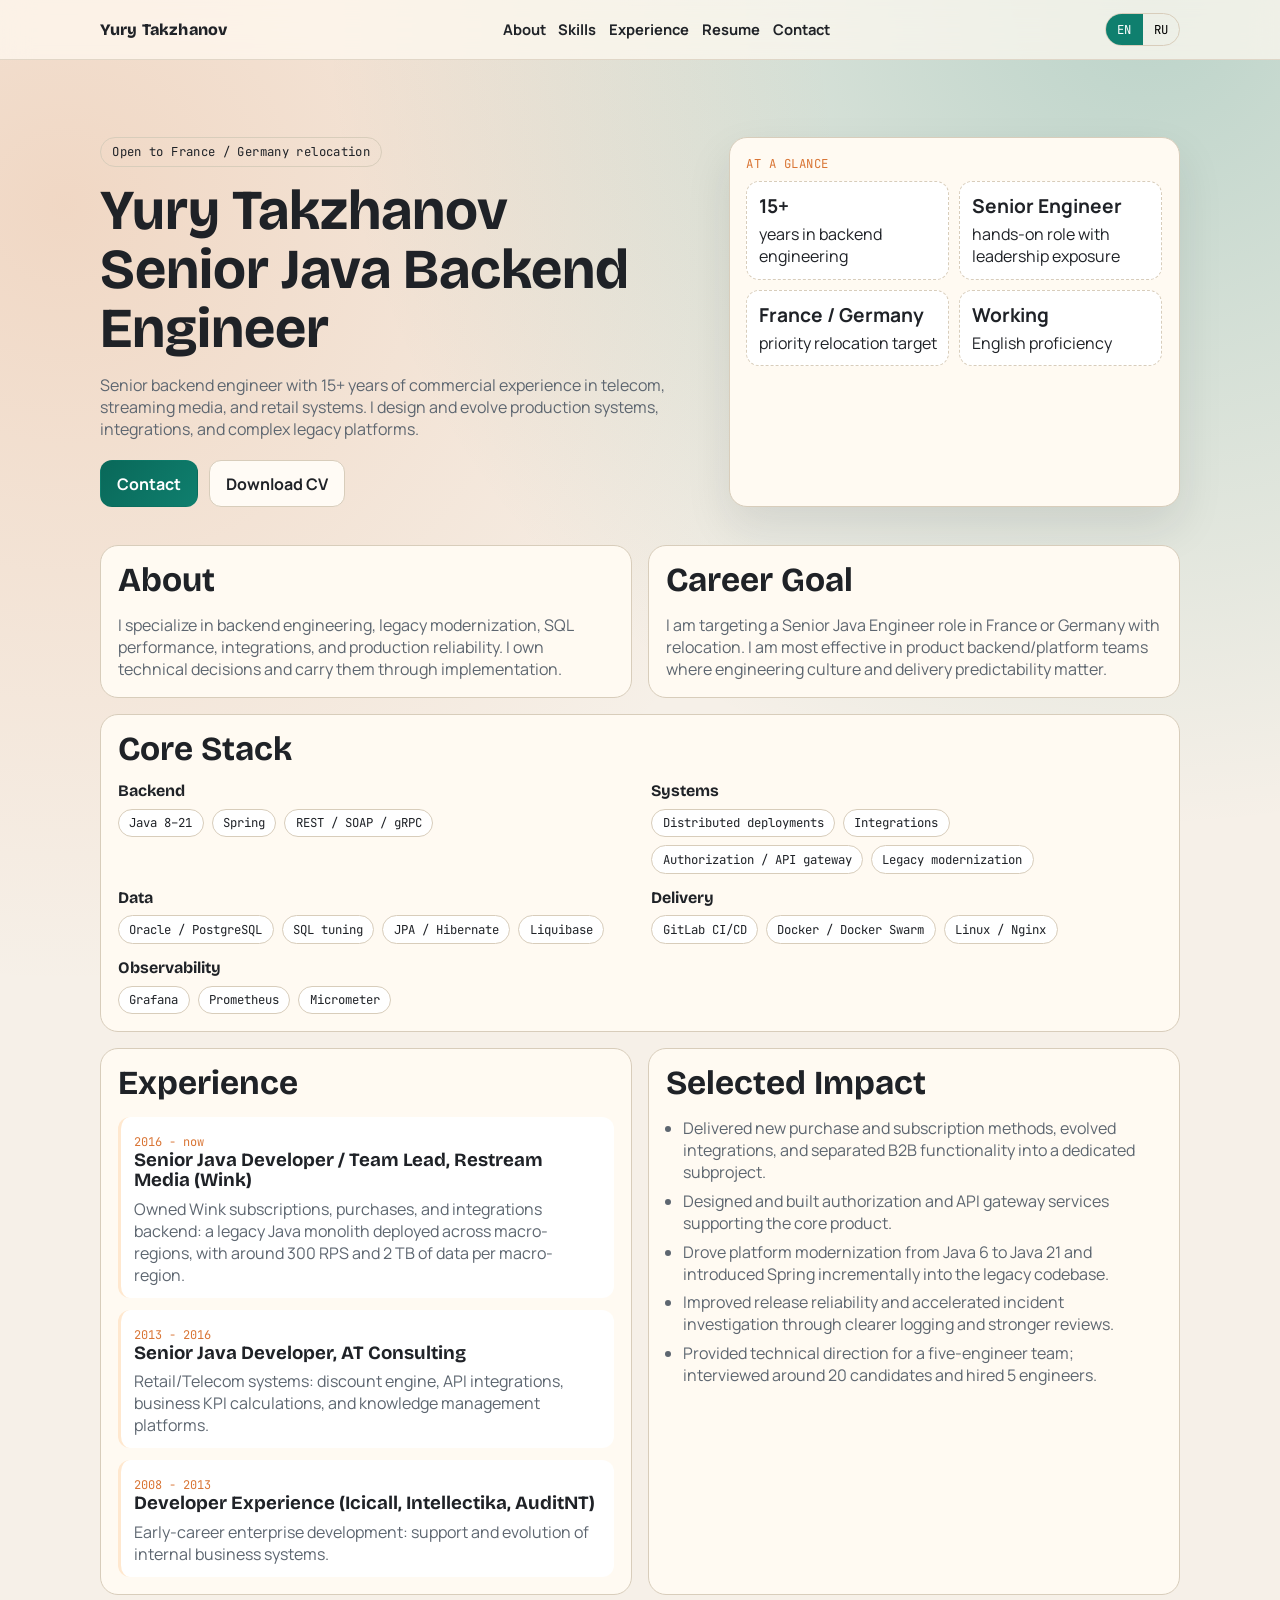
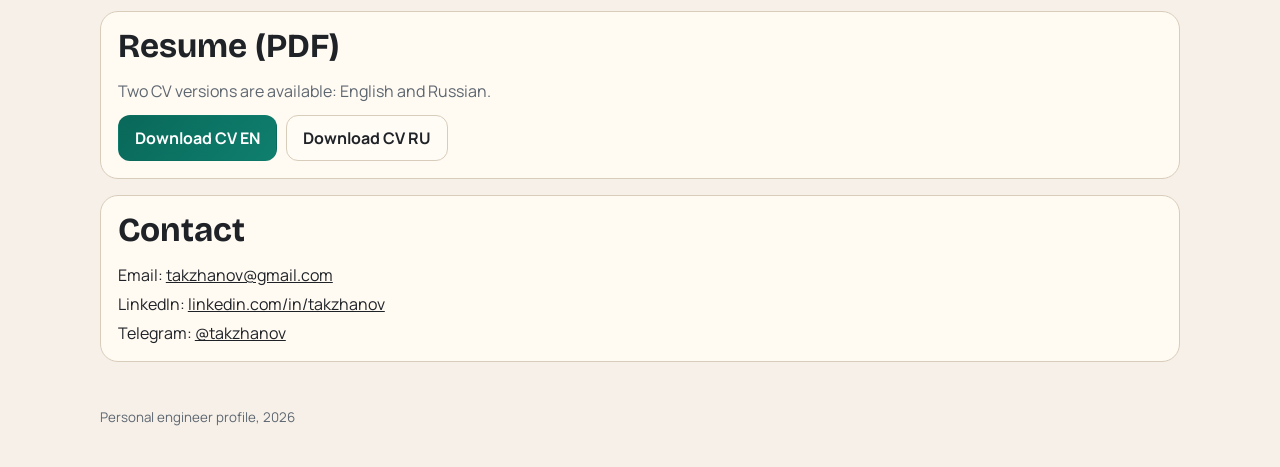
==== me/index.html @ 1f1ac833 "Refresh CV and profile site v2" ====
<!DOCTYPE html>
<html lang="en">
  <head>
    <meta charset="UTF-8" />
    <meta name="viewport" content="width=device-width, initial-scale=1" />
    <title>Yury Takzhanov | Senior Java Backend Engineer</title>
    <meta
      name="description"
      content="Senior Java Backend Engineer portfolio: 15+ years of experience, selected impact and downloadable CV in EN/RU."
    />
    <link rel="preconnect" href="https://fonts.googleapis.com" />
    <link rel="preconnect" href="https://fonts.gstatic.com" crossorigin />
    <link
      href="https://fonts.googleapis.com/css2?family=Bricolage+Grotesque:wght@500;700;800&family=Manrope:wght@400;500;700;800&family=JetBrains+Mono:wght@400;600&display=swap"
      rel="stylesheet"
    />
    <link rel="stylesheet" href="./assets/css/portfolio.css" />
  </head>
  <body>
    <header class="topbar">
      <div class="wrapper topbar-inner">
        <div class="logo" data-i18n="header.logo"></div>
        <nav class="menu">
          <a href="#about" data-i18n="menu.about"></a>
          <a href="#skills" data-i18n="menu.skills"></a>
          <a href="#experience" data-i18n="menu.experience"></a>
          <a href="#resume" data-i18n="menu.resume"></a>
          <a href="#contact" data-i18n="menu.contact"></a>
        </nav>
        <div class="lang-switch" aria-label="Language switch">
          <button type="button" data-lang-btn="en">EN</button>
          <button type="button" data-lang-btn="ru">RU</button>
        </div>
      </div>
    </header>

    <main class="wrapper">
      <section class="hero" data-reveal>
        <div>
          <span class="kicker" data-i18n="hero.kicker"></span>
          <h1 data-i18n-html="hero.title"></h1>
          <p class="lead" data-i18n="hero.lead"></p>
          <div class="hero-actions">
            <a class="btn btn-main" href="#contact" data-i18n="hero.ctaContact"></a>
            <a class="btn btn-ghost" href="#resume" data-i18n="hero.ctaResume"></a>
          </div>
        </div>

        <aside class="card hero-card">
          <div class="mini-title" data-i18n="heroCard.title"></div>
          <div class="facts">
            <div class="fact">
              <strong data-i18n="heroCard.f1v"></strong>
              <span data-i18n="heroCard.f1t"></span>
            </div>
            <div class="fact">
              <strong data-i18n="heroCard.f2v"></strong>
              <span data-i18n="heroCard.f2t"></span>
            </div>
            <div class="fact">
              <strong data-i18n="heroCard.f3v"></strong>
              <span data-i18n="heroCard.f3t"></span>
            </div>
            <div class="fact">
              <strong data-i18n="heroCard.f4v"></strong>
              <span data-i18n="heroCard.f4t"></span>
            </div>
          </div>
        </aside>
      </section>

      <section id="about" class="section grid-2" data-reveal>
        <article class="card">
          <h2 data-i18n="about.title"></h2>
          <p data-i18n="about.body"></p>
        </article>
        <article class="card">
          <h2 data-i18n="goals.title"></h2>
          <p data-i18n="goals.body"></p>
        </article>
      </section>

      <section id="skills" class="section card" data-reveal>
        <h2 data-i18n="skills.title"></h2>
        <div class="skill-groups">
          <div class="skill-group">
            <h3 data-i18n="skills.backend"></h3>
            <div class="chips">
              <span class="chip">Java 8–21</span>
              <span class="chip">Spring</span>
              <span class="chip">REST / SOAP / gRPC</span>
            </div>
          </div>
          <div class="skill-group">
            <h3 data-i18n="skills.systems"></h3>
            <div class="chips">
              <span class="chip">Distributed deployments</span>
              <span class="chip">Integrations</span>
              <span class="chip">Authorization / API gateway</span>
              <span class="chip">Legacy modernization</span>
            </div>
          </div>
          <div class="skill-group">
            <h3 data-i18n="skills.data"></h3>
            <div class="chips">
              <span class="chip">Oracle / PostgreSQL</span>
              <span class="chip">SQL tuning</span>
              <span class="chip">JPA / Hibernate</span>
              <span class="chip">Liquibase</span>
            </div>
          </div>
          <div class="skill-group">
            <h3 data-i18n="skills.delivery"></h3>
            <div class="chips">
              <span class="chip">GitLab CI/CD</span>
              <span class="chip">Docker / Docker Swarm</span>
              <span class="chip">Linux / Nginx</span>
            </div>
          </div>
          <div class="skill-group">
            <h3 data-i18n="skills.observability"></h3>
            <div class="chips">
              <span class="chip">Grafana</span>
              <span class="chip">Prometheus</span>
              <span class="chip">Micrometer</span>
            </div>
          </div>
        </div>
      </section>

      <section id="experience" class="section grid-2" data-reveal>
        <article class="card">
          <h2 data-i18n="experience.title"></h2>
          <div class="timeline">
            <div class="timeline-item">
              <span class="timeline-date">2016 - now</span>
              <h3 data-i18n="experience.e1h"></h3>
              <p data-i18n="experience.e1b"></p>
            </div>
            <div class="timeline-item">
              <span class="timeline-date">2013 - 2016</span>
              <h3 data-i18n="experience.e2h"></h3>
              <p data-i18n="experience.e2b"></p>
            </div>
            <div class="timeline-item">
              <span class="timeline-date">2008 - 2013</span>
              <h3 data-i18n="experience.e3h"></h3>
              <p data-i18n="experience.e3b"></p>
            </div>
          </div>
        </article>

        <article class="card">
          <h2 data-i18n="impact.title"></h2>
          <ul class="impact-list">
            <li data-i18n="impact.i1"></li>
            <li data-i18n="impact.i2"></li>
            <li data-i18n="impact.i3"></li>
            <li data-i18n="impact.i4"></li>
            <li data-i18n="impact.i5"></li>
          </ul>
        </article>
      </section>

      <section id="resume" class="section card" data-reveal>
        <h2 data-i18n="resume.title"></h2>
        <p data-i18n="resume.body"></p>
        <div class="cv-actions">
          <a class="btn btn-main" href="./cv/cv-en.pdf" target="_blank" rel="noopener" data-i18n="resume.en"></a>
          <a class="btn btn-ghost" href="./cv/cv-ru.pdf" target="_blank" rel="noopener" data-i18n="resume.ru"></a>
        </div>
      </section>

      <section id="contact" class="section card" data-reveal>
        <h2 data-i18n="contact.title"></h2>
        <ul class="contact-list">
          <li>Email: <a href="mailto:takzhanov@gmail.com">takzhanov@gmail.com</a></li>
          <li>LinkedIn: <a href="https://www.linkedin.com/in/takzhanov" target="_blank" rel="noopener">linkedin.com/in/takzhanov</a></li>
          <li>Telegram: <a href="https://t.me/takzhanov" target="_blank" rel="noopener">@takzhanov</a></li>
        </ul>
      </section>
    </main>

    <footer class="wrapper">
      <small>
        <span data-i18n="footer.text"></span>
        <span id="year"></span>
      </small>
    </footer>

    <script src="./assets/js/portfolio.js"></script>
  </body>
</html>
---- me/assets/css/portfolio.css ----
:root {
  --bg: #f6f0e8;
  --paper: #fffaf2;
  --ink: #1f2227;
  --muted: #5d6670;
  --line: #d8cdbb;
  --brand: #0f7f6e;
  --brand-strong: #096859;
  --accent: #d97535;
  --soft: #ffe8cf;
  --shadow: 0 20px 45px rgba(31, 34, 39, 0.1);
}

* {
  box-sizing: border-box;
}

html {
  scroll-behavior: smooth;
}

body {
  margin: 0;
  font-family: "Manrope", sans-serif;
  color: var(--ink);
  background: radial-gradient(circle at 5% 10%, rgba(217, 117, 53, 0.2), transparent 35%),
    radial-gradient(circle at 90% 0%, rgba(15, 127, 110, 0.25), transparent 35%), var(--bg);
}

.wrapper {
  width: min(1080px, calc(100% - 2rem));
  margin: 0 auto;
}

.topbar {
  position: sticky;
  top: 0;
  z-index: 30;
  backdrop-filter: blur(14px);
  border-bottom: 1px solid color-mix(in srgb, var(--line) 75%, transparent);
  background: color-mix(in srgb, var(--paper) 72%, transparent);
}

.topbar-inner {
  display: flex;
  align-items: center;
  justify-content: space-between;
  gap: 1rem;
  padding: 0.8rem 0;
}

.logo {
  font-family: "Bricolage Grotesque", sans-serif;
  font-weight: 800;
  letter-spacing: 0.01em;
}

.menu {
  display: flex;
  gap: 0.8rem;
  flex-wrap: wrap;
}

.menu a {
  text-decoration: none;
  color: var(--ink);
  font-weight: 700;
  font-size: 0.92rem;
}

.menu a:hover {
  color: var(--brand);
}

.lang-switch {
  display: inline-flex;
  border: 1px solid var(--line);
  border-radius: 999px;
  overflow: hidden;
}

.lang-switch button {
  border: 0;
  background: transparent;
  font-family: "JetBrains Mono", monospace;
  font-size: 0.77rem;
  padding: 0.45rem 0.7rem;
  cursor: pointer;
}

.lang-switch button.active {
  background: var(--brand);
  color: #fff;
}

.hero {
  display: grid;
  grid-template-columns: 1.35fr 1fr;
  gap: 1.2rem;
  padding: 4.8rem 0 2.4rem;
}

h1,
h2,
h3 {
  margin: 0;
  font-family: "Bricolage Grotesque", sans-serif;
  line-height: 1.05;
}

h1 {
  font-size: clamp(2.15rem, 4.4vw, 3.8rem);
}

h2 {
  font-size: clamp(1.32rem, 2.8vw, 2.1rem);
  margin-bottom: 1rem;
}

.kicker {
  display: inline-block;
  margin-bottom: 0.9rem;
  border-radius: 999px;
  border: 1px solid var(--line);
  padding: 0.34rem 0.7rem;
  font-family: "JetBrains Mono", monospace;
  font-size: 0.77rem;
  letter-spacing: 0.03em;
}

.lead {
  margin: 0.95rem 0 1.3rem;
  color: var(--muted);
  max-width: 62ch;
}

.hero-actions {
  display: flex;
  gap: 0.7rem;
  flex-wrap: wrap;
}

.btn {
  display: inline-flex;
  align-items: center;
  justify-content: center;
  padding: 0.7rem 1rem;
  border-radius: 12px;
  border: 1px solid transparent;
  text-decoration: none;
  font-weight: 700;
  transition: transform 0.2s ease;
}

.btn:hover {
  transform: translateY(-2px);
}

.btn-main {
  color: #fff;
  background: linear-gradient(130deg, var(--brand-strong), var(--brand));
}

.btn-ghost {
  color: var(--ink);
  border-color: var(--line);
  background: color-mix(in srgb, var(--paper) 75%, white);
}

.card {
  background: var(--paper);
  border: 1px solid var(--line);
  border-radius: 18px;
  padding: 1.05rem;
}

.hero-card {
  box-shadow: var(--shadow);
}

.mini-title {
  font-family: "JetBrains Mono", monospace;
  color: var(--accent);
  font-size: 0.77rem;
  letter-spacing: 0.04em;
  text-transform: uppercase;
  margin-bottom: 0.6rem;
}

.facts {
  display: grid;
  grid-template-columns: repeat(2, minmax(0, 1fr));
  gap: 0.65rem;
}

.fact {
  border: 1px dashed var(--line);
  border-radius: 13px;
  padding: 0.7rem;
  background: #fff;
}

.fact strong {
  display: block;
  margin-bottom: 0.25rem;
  font-size: 1.2rem;
}

.section {
  margin-bottom: 1rem;
}

.grid-2 {
  display: grid;
  gap: 1rem;
  grid-template-columns: repeat(2, minmax(0, 1fr));
}

.timeline {
  display: grid;
  gap: 0.75rem;
}

.timeline-item {
  border-left: 3px solid var(--soft);
  border-radius: 12px;
  padding: 0.75rem 0.85rem;
  background: #fff;
}

.timeline-date {
  font-family: "JetBrains Mono", monospace;
  font-size: 0.75rem;
  color: var(--accent);
}

.timeline p,
.card p {
  margin: 0.45rem 0 0;
  color: var(--muted);
}

.chips {
  display: flex;
  flex-wrap: wrap;
  gap: 0.5rem;
}

.skill-groups {
  display: grid;
  grid-template-columns: repeat(2, minmax(0, 1fr));
  gap: 1rem 1.4rem;
}

.skill-group h3 {
  margin-bottom: 0.55rem;
  font-size: 1rem;
}

.chip {
  border: 1px solid var(--line);
  border-radius: 999px;
  padding: 0.3rem 0.65rem;
  background: #fff;
  font-family: "JetBrains Mono", monospace;
  font-size: 0.77rem;
}

.impact-list {
  margin: 0;
  padding-left: 1.1rem;
  color: var(--muted);
}

.impact-list li + li {
  margin-top: 0.42rem;
}

.contact-list {
  margin: 0;
  padding: 0;
  list-style: none;
  display: grid;
  gap: 0.45rem;
}

.contact-list a {
  color: var(--ink);
}

.cv-actions {
  display: flex;
  flex-wrap: wrap;
  gap: 0.6rem;
  margin-top: 0.8rem;
}

.hint {
  margin-top: 0.5rem;
  color: var(--muted);
  font-size: 0.9rem;
}

footer {
  padding: 1.7rem 0 2.5rem;
  color: var(--muted);
}

[data-reveal] {
  opacity: 0;
  transform: translateY(14px);
  transition: opacity 0.5s ease, transform 0.5s ease;
}

[data-reveal].visible {
  opacity: 1;
  transform: none;
}

@media (max-width: 940px) {
  .topbar-inner {
    align-items: flex-start;
    flex-direction: column;
  }

  .hero,
  .grid-2,
  .facts,
  .skill-groups {
    grid-template-columns: 1fr;
  }

  .hero {
    padding-top: 3.2rem;
  }
}
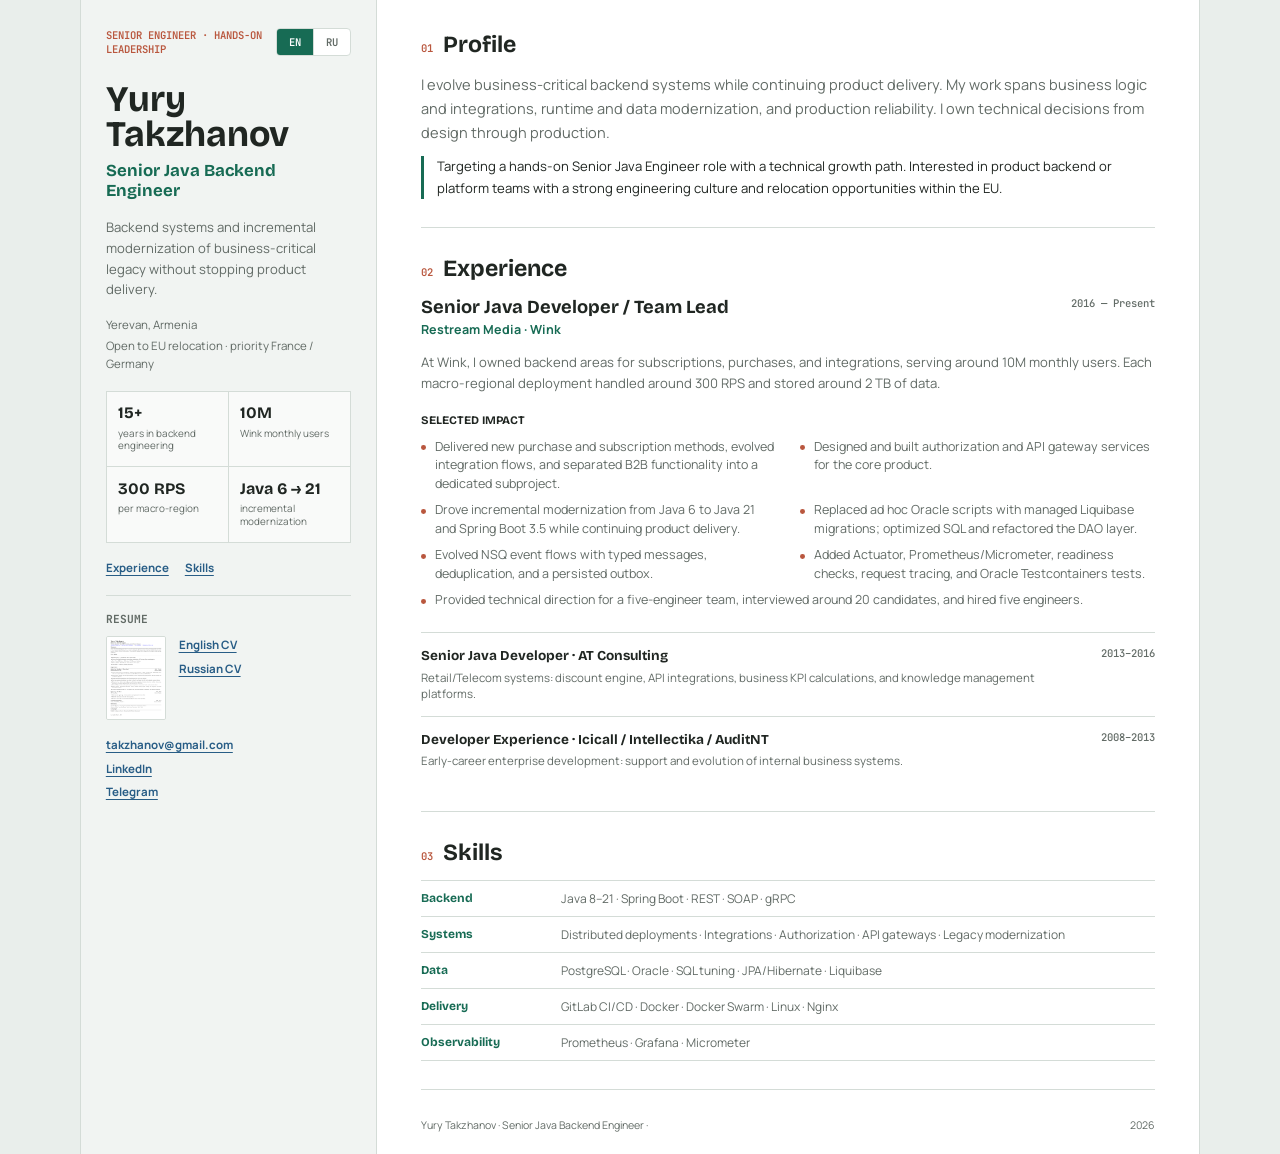
==== commit 1efdbae6: "Refresh CV and profile site v2.1" ====
--- a/me/index.html
+++ b/me/index.html
@@ -11,182 +11,123 @@
     <link rel="preconnect" href="https://fonts.googleapis.com" />
     <link rel="preconnect" href="https://fonts.gstatic.com" crossorigin />
     <link
-      href="https://fonts.googleapis.com/css2?family=Bricolage+Grotesque:wght@500;700;800&family=Manrope:wght@400;500;700;800&family=JetBrains+Mono:wght@400;600&display=swap"
+      href="https://fonts.googleapis.com/css2?family=Bricolage+Grotesque:wght@500;700;800&amp;family=Manrope:wght@400;500;700;800&amp;family=JetBrains+Mono:wght@400;600&amp;display=swap"
       rel="stylesheet"
     />
     <link rel="stylesheet" href="./assets/css/portfolio.css" />
   </head>
   <body>
-    <header class="topbar">
-      <div class="wrapper topbar-inner">
-        <div class="logo" data-i18n="header.logo"></div>
-        <nav class="menu">
-          <a href="#about" data-i18n="menu.about"></a>
-          <a href="#skills" data-i18n="menu.skills"></a>
-          <a href="#experience" data-i18n="menu.experience"></a>
-          <a href="#resume" data-i18n="menu.resume"></a>
-          <a href="#contact" data-i18n="menu.contact"></a>
-        </nav>
-        <div class="lang-switch" aria-label="Language switch">
-          <button type="button" data-lang-btn="en">EN</button>
-          <button type="button" data-lang-btn="ru">RU</button>
-        </div>
-      </div>
-    </header>
+    <div class="page-shell" id="top">
+      <aside class="profile-rail">
+        <div class="rail-inner">
+          <div class="rail-toolbar">
+            <p data-i18n="hero.kicker">Senior engineer · Hands-on leadership</p>
+            <div class="lang-switch" aria-label="Language switch">
+              <button type="button" data-lang-btn="en">EN</button>
+              <button type="button" data-lang-btn="ru">RU</button>
+            </div>
+          </div>
 
-    <main class="wrapper">
-      <section class="hero" data-reveal>
-        <div>
-          <span class="kicker" data-i18n="hero.kicker"></span>
-          <h1 data-i18n-html="hero.title"></h1>
-          <p class="lead" data-i18n="hero.lead"></p>
-          <div class="hero-actions">
-            <a class="btn btn-main" href="#contact" data-i18n="hero.ctaContact"></a>
-            <a class="btn btn-ghost" href="#resume" data-i18n="hero.ctaResume"></a>
+          <h1 data-i18n="hero.name">Yury Takzhanov</h1>
+          <p class="hero-role" data-i18n="hero.role">Senior Java Backend Engineer</p>
+          <p class="rail-summary" data-i18n="hero.lead">Backend systems and incremental modernization of business-critical legacy without stopping product delivery.</p>
+
+          <div class="rail-meta">
+            <span data-i18n="hero.location">Yerevan, Armenia</span>
+            <span data-i18n="hero.availability">Open to EU relocation · priority France / Germany</span>
+          </div>
+
+          <dl class="evidence-grid" aria-label="Engineering scale">
+            <div><dt>15+</dt><dd data-i18n="metrics.experience">years in backend engineering</dd></div>
+            <div><dt>10M</dt><dd data-i18n="metrics.audience">Wink monthly users</dd></div>
+            <div><dt>300 RPS</dt><dd data-i18n="metrics.load">per macro-region</dd></div>
+            <div><dt>Java 6 → 21</dt><dd data-i18n="metrics.modernization">incremental modernization</dd></div>
+          </dl>
+
+          <nav class="rail-nav" aria-label="Page navigation">
+            <a href="#experience" data-i18n="menu.experience">Experience</a>
+            <a href="#skills" data-i18n="menu.skills">Skills</a>
+          </nav>
+
+          <section id="resume" class="rail-resume">
+            <h2 data-i18n="resume.title">Resume</h2>
+            <div class="resume-compact">
+              <a class="cv-preview" href="./cv/cv-en.pdf" target="_blank" rel="noopener">
+                <img src="./assets/img/cv-en-preview.png" alt="English CV first page preview" />
+              </a>
+              <div class="cv-links">
+                <a href="./cv/cv-en.pdf" target="_blank" rel="noopener" data-i18n="resume.en">English CV</a>
+                <a href="./cv/cv-ru.pdf" target="_blank" rel="noopener" data-i18n="resume.ru">Russian CV</a>
+              </div>
+            </div>
+          </section>
+
+          <div id="contact" class="contact-links">
+            <a href="mailto:takzhanov@gmail.com">takzhanov@gmail.com</a>
+            <a href="https://www.linkedin.com/in/takzhanov" target="_blank" rel="noopener">LinkedIn</a>
+            <a href="https://t.me/takzhanov" target="_blank" rel="noopener">Telegram</a>
           </div>
         </div>
+      </aside>
 
-        <aside class="card hero-card">
-          <div class="mini-title" data-i18n="heroCard.title"></div>
-          <div class="facts">
-            <div class="fact">
-              <strong data-i18n="heroCard.f1v"></strong>
-              <span data-i18n="heroCard.f1t"></span>
-            </div>
-            <div class="fact">
-              <strong data-i18n="heroCard.f2v"></strong>
-              <span data-i18n="heroCard.f2t"></span>
-            </div>
-            <div class="fact">
-              <strong data-i18n="heroCard.f3v"></strong>
-              <span data-i18n="heroCard.f3t"></span>
-            </div>
-            <div class="fact">
-              <strong data-i18n="heroCard.f4v"></strong>
-              <span data-i18n="heroCard.f4t"></span>
-            </div>
+      <main class="main-content">
+        <section id="about" class="dense-section profile-section">
+          <div class="section-title"><span>01</span><h2 data-i18n="profile.title">Profile</h2></div>
+          <p data-i18n="profile.body">I evolve business-critical backend systems while continuing product delivery. My work spans business logic and integrations, runtime and data modernization, and production reliability. I own technical decisions from design through production.</p>
+          <p class="profile-target" data-i18n="profile.target">Targeting a hands-on Senior Java Engineer role with a technical growth path. Interested in product backend or platform teams with a strong engineering culture and relocation opportunities within the EU.</p>
+        </section>
+
+        <section id="experience" class="dense-section">
+          <div class="section-title"><span>02</span><h2 data-i18n="experience.title">Experience</h2></div>
+          <article class="current-role">
+            <header class="role-header">
+              <div>
+                <h3 data-i18n="experience.e1h">Senior Java Developer / Team Lead</h3>
+                <p class="company" data-i18n="experience.e1company">Restream Media · Wink</p>
+              </div>
+              <p class="role-date" data-i18n="experience.e1date">2016 — Present</p>
+            </header>
+            <p class="role-context" data-i18n="experience.e1b">At Wink, I owned backend areas for subscriptions, purchases, and integrations, serving around 10M monthly users. Each macro-regional deployment handled around 300 RPS and stored around 2 TB of data.</p>
+            <h4 data-i18n="impact.title">Selected impact</h4>
+            <ul class="impact-list">
+              <li data-i18n="impact.i1">Delivered new purchase and subscription methods, evolved integration flows, and separated B2B functionality into a dedicated subproject.</li>
+              <li data-i18n="impact.i2">Designed and built authorization and API gateway services for the core product.</li>
+              <li data-i18n="impact.i3">Drove incremental modernization from Java 6 to Java 21 and Spring Boot 3.5 while continuing product delivery.</li>
+              <li data-i18n="impact.i4">Replaced ad hoc Oracle scripts with managed Liquibase migrations; optimized SQL and refactored the DAO layer.</li>
+              <li data-i18n="impact.i5">Evolved NSQ event flows with typed messages, deduplication, and a persisted outbox.</li>
+              <li data-i18n="impact.i6">Added Actuator, Prometheus/Micrometer, readiness checks, request tracing, and Oracle Testcontainers tests.</li>
+              <li data-i18n="impact.i7">Provided technical direction for a five-engineer team, interviewed around 20 candidates, and hired five engineers.</li>
+            </ul>
+          </article>
+
+          <div class="earlier-roles">
+            <article class="experience-row">
+              <div><h3 data-i18n="experience.e2h">Senior Java Developer · AT Consulting</h3><p data-i18n="experience.e2b">Retail/Telecom systems: discount engine, API integrations, business KPI calculations, and knowledge management platforms.</p></div>
+              <p class="role-date">2013–2016</p>
+            </article>
+            <article class="experience-row">
+              <div><h3 data-i18n="experience.e3h">Developer Experience · Icicall / Intellectika / AuditNT</h3><p data-i18n="experience.e3b">Early-career enterprise development: support and evolution of internal business systems.</p></div>
+              <p class="role-date">2008–2013</p>
+            </article>
           </div>
-        </aside>
-      </section>
+        </section>
 
-      <section id="about" class="section grid-2" data-reveal>
-        <article class="card">
-          <h2 data-i18n="about.title"></h2>
-          <p data-i18n="about.body"></p>
-        </article>
-        <article class="card">
-          <h2 data-i18n="goals.title"></h2>
-          <p data-i18n="goals.body"></p>
-        </article>
-      </section>
+        <section id="skills" class="dense-section">
+          <div class="section-title"><span>03</span><h2 data-i18n="skills.title">Skills</h2></div>
+          <div class="skill-list">
+            <div class="skill-row"><h3 data-i18n="skills.backend">Backend</h3><p>Java 8–21 · Spring Boot · REST · SOAP · gRPC</p></div>
+            <div class="skill-row"><h3 data-i18n="skills.systems">Systems</h3><p>Distributed deployments · Integrations · Authorization · API gateways · Legacy modernization</p></div>
+            <div class="skill-row"><h3 data-i18n="skills.data">Data</h3><p>PostgreSQL · Oracle · SQL tuning · JPA/Hibernate · Liquibase</p></div>
+            <div class="skill-row"><h3 data-i18n="skills.delivery">Delivery</h3><p>GitLab CI/CD · Docker · Docker Swarm · Linux · Nginx</p></div>
+            <div class="skill-row"><h3 data-i18n="skills.observability">Observability</h3><p>Prometheus · Grafana · Micrometer</p></div>
+          </div>
+        </section>
 
-      <section id="skills" class="section card" data-reveal>
-        <h2 data-i18n="skills.title"></h2>
-        <div class="skill-groups">
-          <div class="skill-group">
-            <h3 data-i18n="skills.backend"></h3>
-            <div class="chips">
-              <span class="chip">Java 8–21</span>
-              <span class="chip">Spring</span>
-              <span class="chip">REST / SOAP / gRPC</span>
-            </div>
-          </div>
-          <div class="skill-group">
-            <h3 data-i18n="skills.systems"></h3>
-            <div class="chips">
-              <span class="chip">Distributed deployments</span>
-              <span class="chip">Integrations</span>
-              <span class="chip">Authorization / API gateway</span>
-              <span class="chip">Legacy modernization</span>
-            </div>
-          </div>
-          <div class="skill-group">
-            <h3 data-i18n="skills.data"></h3>
-            <div class="chips">
-              <span class="chip">Oracle / PostgreSQL</span>
-              <span class="chip">SQL tuning</span>
-              <span class="chip">JPA / Hibernate</span>
-              <span class="chip">Liquibase</span>
-            </div>
-          </div>
-          <div class="skill-group">
-            <h3 data-i18n="skills.delivery"></h3>
-            <div class="chips">
-              <span class="chip">GitLab CI/CD</span>
-              <span class="chip">Docker / Docker Swarm</span>
-              <span class="chip">Linux / Nginx</span>
-            </div>
-          </div>
-          <div class="skill-group">
-            <h3 data-i18n="skills.observability"></h3>
-            <div class="chips">
-              <span class="chip">Grafana</span>
-              <span class="chip">Prometheus</span>
-              <span class="chip">Micrometer</span>
-            </div>
-          </div>
-        </div>
-      </section>
-
-      <section id="experience" class="section grid-2" data-reveal>
-        <article class="card">
-          <h2 data-i18n="experience.title"></h2>
-          <div class="timeline">
-            <div class="timeline-item">
-              <span class="timeline-date">2016 - now</span>
-              <h3 data-i18n="experience.e1h"></h3>
-              <p data-i18n="experience.e1b"></p>
-            </div>
-            <div class="timeline-item">
-              <span class="timeline-date">2013 - 2016</span>
-              <h3 data-i18n="experience.e2h"></h3>
-              <p data-i18n="experience.e2b"></p>
-            </div>
-            <div class="timeline-item">
-              <span class="timeline-date">2008 - 2013</span>
-              <h3 data-i18n="experience.e3h"></h3>
-              <p data-i18n="experience.e3b"></p>
-            </div>
-          </div>
-        </article>
-
-        <article class="card">
-          <h2 data-i18n="impact.title"></h2>
-          <ul class="impact-list">
-            <li data-i18n="impact.i1"></li>
-            <li data-i18n="impact.i2"></li>
-            <li data-i18n="impact.i3"></li>
-            <li data-i18n="impact.i4"></li>
-            <li data-i18n="impact.i5"></li>
-          </ul>
-        </article>
-      </section>
-
-      <section id="resume" class="section card" data-reveal>
-        <h2 data-i18n="resume.title"></h2>
-        <p data-i18n="resume.body"></p>
-        <div class="cv-actions">
-          <a class="btn btn-main" href="./cv/cv-en.pdf" target="_blank" rel="noopener" data-i18n="resume.en"></a>
-          <a class="btn btn-ghost" href="./cv/cv-ru.pdf" target="_blank" rel="noopener" data-i18n="resume.ru"></a>
-        </div>
-      </section>
-
-      <section id="contact" class="section card" data-reveal>
-        <h2 data-i18n="contact.title"></h2>
-        <ul class="contact-list">
-          <li>Email: <a href="mailto:takzhanov@gmail.com">takzhanov@gmail.com</a></li>
-          <li>LinkedIn: <a href="https://www.linkedin.com/in/takzhanov" target="_blank" rel="noopener">linkedin.com/in/takzhanov</a></li>
-          <li>Telegram: <a href="https://t.me/takzhanov" target="_blank" rel="noopener">@takzhanov</a></li>
-        </ul>
-      </section>
-    </main>
-
-    <footer class="wrapper">
-      <small>
-        <span data-i18n="footer.text"></span>
-        <span id="year"></span>
-      </small>
-    </footer>
+        <footer class="site-footer">
+          <span data-i18n="footer.text">Yury Takzhanov · Senior Java Backend Engineer · </span><span id="year"></span>
+        </footer>
+      </main>
+    </div>
 
     <script src="./assets/js/portfolio.js"></script>
   </body>
--- a/me/assets/css/portfolio.css
+++ b/me/assets/css/portfolio.css
@@ -1,14 +1,13 @@
 :root {
-  --bg: #f6f0e8;
-  --paper: #fffaf2;
-  --ink: #1f2227;
-  --muted: #5d6670;
-  --line: #d8cdbb;
-  --brand: #0f7f6e;
-  --brand-strong: #096859;
-  --accent: #d97535;
-  --soft: #ffe8cf;
-  --shadow: 0 20px 45px rgba(31, 34, 39, 0.1);
+  --page: #e9eeeb;
+  --rail: #f1f4f2;
+  --surface: #ffffff;
+  --ink: #202622;
+  --muted: #626b66;
+  --line: #d4dcd7;
+  --brand: #176b54;
+  --accent: #b9573e;
+  --link: #285d86;
 }
 
 * {
@@ -17,320 +16,494 @@
 
 html {
   scroll-behavior: smooth;
+  scroll-padding-top: 1.5rem;
 }
 
 body {
   margin: 0;
+  color: var(--ink);
+  background: var(--page);
   font-family: "Manrope", sans-serif;
-  color: var(--ink);
-  background: radial-gradient(circle at 5% 10%, rgba(217, 117, 53, 0.2), transparent 35%),
-    radial-gradient(circle at 90% 0%, rgba(15, 127, 110, 0.25), transparent 35%), var(--bg);
-}
-
-.wrapper {
-  width: min(1080px, calc(100% - 2rem));
+  line-height: 1.5;
+}
+
+a {
+  color: inherit;
+}
+
+:focus-visible {
+  outline: 3px solid rgba(23, 107, 84, 0.28);
+  outline-offset: 3px;
+}
+
+.page-shell {
+  width: min(1120px, 100%);
+  min-height: 100vh;
   margin: 0 auto;
-}
-
-.topbar {
+  display: grid;
+  grid-template-columns: 18.5rem minmax(0, 1fr);
+  background: var(--surface);
+  border-right: 1px solid var(--line);
+  border-left: 1px solid var(--line);
+}
+
+.profile-rail {
+  border-right: 1px solid var(--line);
+  background: var(--rail);
+}
+
+.rail-inner {
   position: sticky;
   top: 0;
-  z-index: 30;
-  backdrop-filter: blur(14px);
-  border-bottom: 1px solid color-mix(in srgb, var(--line) 75%, transparent);
-  background: color-mix(in srgb, var(--paper) 72%, transparent);
-}
-
-.topbar-inner {
+  max-height: 100vh;
+  overflow-y: auto;
+  padding: 1.75rem 1.55rem;
+}
+
+.rail-toolbar {
+  min-height: 2.1rem;
   display: flex;
-  align-items: center;
+  align-items: flex-start;
+  justify-content: space-between;
+  gap: 0.75rem;
+}
+
+.rail-toolbar > p {
+  max-width: 11rem;
+  margin: 0;
+  color: var(--accent);
+  font: 600 0.66rem "JetBrains Mono", monospace;
+  line-height: 1.35;
+  text-transform: uppercase;
+}
+
+.lang-switch {
+  display: inline-flex;
+  overflow: hidden;
+  flex: 0 0 auto;
+  border: 1px solid var(--line);
+  border-radius: 4px;
+  background: var(--surface);
+}
+
+.lang-switch button {
+  width: 2.3rem;
+  border: 0;
+  padding: 0.38rem 0;
+  color: var(--muted);
+  background: transparent;
+  font: 600 0.66rem "JetBrains Mono", monospace;
+  cursor: pointer;
+}
+
+.lang-switch button + button {
+  border-left: 1px solid var(--line);
+}
+
+.lang-switch button.active {
+  color: #ffffff;
+  background: var(--brand);
+}
+
+h1,
+h2,
+h3,
+h4 {
+  font-family: "Bricolage Grotesque", sans-serif;
+  letter-spacing: 0;
+}
+
+h1 {
+  margin: 1.25rem 0 0;
+  font-size: 2.25rem;
+  line-height: 0.98;
+}
+
+.hero-role {
+  margin: 0.55rem 0 0;
+  color: var(--brand);
+  font: 700 1.05rem "Bricolage Grotesque", sans-serif;
+  line-height: 1.2;
+}
+
+.rail-summary {
+  margin: 1rem 0 0;
+  color: var(--muted);
+  font-size: 0.82rem;
+  line-height: 1.58;
+}
+
+.rail-meta {
+  margin-top: 1rem;
+  display: grid;
+  gap: 0.25rem;
+  color: var(--muted);
+  font-size: 0.72rem;
+}
+
+.evidence-grid {
+  margin: 1.2rem 0 0;
+  display: grid;
+  grid-template-columns: repeat(2, minmax(0, 1fr));
+  border-top: 1px solid var(--line);
+  border-left: 1px solid var(--line);
+}
+
+.evidence-grid > div {
+  min-height: 4.7rem;
+  padding: 0.7rem;
+  border-right: 1px solid var(--line);
+  border-bottom: 1px solid var(--line);
+  background: rgba(255, 255, 255, 0.55);
+}
+
+.evidence-grid dt {
+  font: 700 1rem "Bricolage Grotesque", sans-serif;
+  line-height: 1.2;
+}
+
+.evidence-grid dd {
+  margin: 0.25rem 0 0;
+  color: var(--muted);
+  font-size: 0.62rem;
+  line-height: 1.3;
+}
+
+.rail-nav {
+  margin-top: 1rem;
+  display: flex;
+  gap: 1rem;
+}
+
+.rail-nav a,
+.contact-links a,
+.cv-links a {
+  color: var(--link);
+  font-size: 0.72rem;
+  font-weight: 700;
+  text-underline-offset: 0.2rem;
+}
+
+.rail-resume {
+  margin-top: 1.2rem;
+  padding-top: 1rem;
+  border-top: 1px solid var(--line);
+}
+
+.rail-resume h2 {
+  margin: 0 0 0.65rem;
+  color: var(--muted);
+  font: 700 0.7rem "JetBrains Mono", monospace;
+  text-transform: uppercase;
+}
+
+.resume-compact {
+  display: grid;
+  grid-template-columns: 3.75rem minmax(0, 1fr);
+  gap: 0.8rem;
+  align-items: start;
+}
+
+.cv-preview img {
+  width: 100%;
+  display: block;
+  border: 1px solid var(--line);
+  border-radius: 2px;
+  background: #ffffff;
+}
+
+.cv-links,
+.contact-links {
+  display: grid;
+  gap: 0.38rem;
+}
+
+.contact-links {
+  margin-top: 1rem;
+}
+
+.main-content {
+  min-width: 0;
+  padding: 2rem 2.75rem 1.25rem;
+}
+
+.dense-section {
+  padding-bottom: 1.75rem;
+  margin-bottom: 1.75rem;
+  border-bottom: 1px solid var(--line);
+}
+
+.section-title {
+  margin-bottom: 0.9rem;
+  display: flex;
+  align-items: baseline;
+  gap: 0.65rem;
+}
+
+.section-title span {
+  color: var(--accent);
+  font: 600 0.66rem "JetBrains Mono", monospace;
+}
+
+.section-title h2 {
+  margin: 0;
+  font-size: 1.45rem;
+  line-height: 1.1;
+}
+
+.profile-section > p {
+  max-width: 48rem;
+  margin: 0;
+  color: var(--muted);
+  font-size: 0.91rem;
+  line-height: 1.65;
+}
+
+.profile-section .profile-target {
+  margin-top: 0.75rem;
+  border-left: 3px solid var(--brand);
+  padding-left: 0.8rem;
+  color: var(--ink);
+  font-size: 0.82rem;
+}
+
+.role-header,
+.experience-row {
+  display: flex;
+  align-items: flex-start;
+  justify-content: space-between;
+  gap: 1.5rem;
+}
+
+.role-header h3 {
+  margin: 0;
+  font-size: 1.15rem;
+  line-height: 1.2;
+}
+
+.company {
+  margin: 0.18rem 0 0;
+  color: var(--brand);
+  font-size: 0.78rem;
+  font-weight: 700;
+}
+
+.role-date {
+  flex: 0 0 auto;
+  margin: 0;
+  color: var(--muted);
+  font: 500 0.66rem "JetBrains Mono", monospace;
+  white-space: nowrap;
+}
+
+.role-context {
+  margin: 0.75rem 0 0;
+  color: var(--muted);
+  font-size: 0.82rem;
+  line-height: 1.58;
+}
+
+.current-role h4 {
+  margin: 1.15rem 0 0.55rem;
+  color: var(--ink);
+  font-size: 0.72rem;
+  text-transform: uppercase;
+}
+
+.impact-list {
+  margin: 0;
+  padding: 0;
+  display: grid;
+  grid-template-columns: repeat(2, minmax(0, 1fr));
+  gap: 0.5rem 1.5rem;
+  list-style: none;
+}
+
+.impact-list li {
+  position: relative;
+  padding-left: 0.85rem;
+  color: var(--muted);
+  font-size: 0.78rem;
+  line-height: 1.48;
+}
+
+.impact-list li::before {
+  position: absolute;
+  top: 0.48rem;
+  left: 0;
+  width: 0.3rem;
+  height: 0.3rem;
+  border-radius: 50%;
+  background: var(--accent);
+  content: "";
+}
+
+.impact-list li:last-child {
+  grid-column: 1 / -1;
+}
+
+.earlier-roles {
+  margin-top: 1.4rem;
+  border-top: 1px solid var(--line);
+}
+
+.experience-row {
+  padding: 0.8rem 0;
+  border-bottom: 1px solid var(--line);
+}
+
+.experience-row:last-child {
+  border-bottom: 0;
+}
+
+.experience-row h3,
+.experience-row p {
+  margin: 0;
+}
+
+.experience-row h3 {
+  font-size: 0.85rem;
+}
+
+.experience-row p:not(.role-date) {
+  margin-top: 0.22rem;
+  color: var(--muted);
+  font-size: 0.72rem;
+  line-height: 1.45;
+}
+
+.skill-list {
+  border-top: 1px solid var(--line);
+}
+
+.skill-row {
+  display: grid;
+  grid-template-columns: 7.75rem minmax(0, 1fr);
+  gap: 1rem;
+  padding: 0.55rem 0;
+  border-bottom: 1px solid var(--line);
+}
+
+.skill-row h3,
+.skill-row p {
+  margin: 0;
+  font-size: 0.75rem;
+  line-height: 1.45;
+}
+
+.skill-row h3 {
+  color: var(--brand);
+}
+
+.skill-row p {
+  color: var(--muted);
+}
+
+.site-footer {
+  display: flex;
   justify-content: space-between;
   gap: 1rem;
-  padding: 0.8rem 0;
-}
-
-.logo {
-  font-family: "Bricolage Grotesque", sans-serif;
-  font-weight: 800;
-  letter-spacing: 0.01em;
-}
-
-.menu {
-  display: flex;
-  gap: 0.8rem;
-  flex-wrap: wrap;
-}
-
-.menu a {
-  text-decoration: none;
-  color: var(--ink);
-  font-weight: 700;
-  font-size: 0.92rem;
-}
-
-.menu a:hover {
-  color: var(--brand);
-}
-
-.lang-switch {
-  display: inline-flex;
-  border: 1px solid var(--line);
-  border-radius: 999px;
-  overflow: hidden;
-}
-
-.lang-switch button {
-  border: 0;
-  background: transparent;
-  font-family: "JetBrains Mono", monospace;
-  font-size: 0.77rem;
-  padding: 0.45rem 0.7rem;
-  cursor: pointer;
-}
-
-.lang-switch button.active {
-  background: var(--brand);
-  color: #fff;
-}
-
-.hero {
-  display: grid;
-  grid-template-columns: 1.35fr 1fr;
-  gap: 1.2rem;
-  padding: 4.8rem 0 2.4rem;
-}
-
-h1,
-h2,
-h3 {
-  margin: 0;
-  font-family: "Bricolage Grotesque", sans-serif;
-  line-height: 1.05;
-}
-
-h1 {
-  font-size: clamp(2.15rem, 4.4vw, 3.8rem);
-}
-
-h2 {
-  font-size: clamp(1.32rem, 2.8vw, 2.1rem);
-  margin-bottom: 1rem;
-}
-
-.kicker {
-  display: inline-block;
-  margin-bottom: 0.9rem;
-  border-radius: 999px;
-  border: 1px solid var(--line);
-  padding: 0.34rem 0.7rem;
-  font-family: "JetBrains Mono", monospace;
-  font-size: 0.77rem;
-  letter-spacing: 0.03em;
-}
-
-.lead {
-  margin: 0.95rem 0 1.3rem;
-  color: var(--muted);
-  max-width: 62ch;
-}
-
-.hero-actions {
-  display: flex;
-  gap: 0.7rem;
-  flex-wrap: wrap;
-}
-
-.btn {
-  display: inline-flex;
-  align-items: center;
-  justify-content: center;
-  padding: 0.7rem 1rem;
-  border-radius: 12px;
-  border: 1px solid transparent;
-  text-decoration: none;
-  font-weight: 700;
-  transition: transform 0.2s ease;
-}
-
-.btn:hover {
-  transform: translateY(-2px);
-}
-
-.btn-main {
-  color: #fff;
-  background: linear-gradient(130deg, var(--brand-strong), var(--brand));
-}
-
-.btn-ghost {
-  color: var(--ink);
-  border-color: var(--line);
-  background: color-mix(in srgb, var(--paper) 75%, white);
-}
-
-.card {
-  background: var(--paper);
-  border: 1px solid var(--line);
-  border-radius: 18px;
-  padding: 1.05rem;
-}
-
-.hero-card {
-  box-shadow: var(--shadow);
-}
-
-.mini-title {
-  font-family: "JetBrains Mono", monospace;
-  color: var(--accent);
-  font-size: 0.77rem;
-  letter-spacing: 0.04em;
-  text-transform: uppercase;
-  margin-bottom: 0.6rem;
-}
-
-.facts {
-  display: grid;
-  grid-template-columns: repeat(2, minmax(0, 1fr));
-  gap: 0.65rem;
-}
-
-.fact {
-  border: 1px dashed var(--line);
-  border-radius: 13px;
-  padding: 0.7rem;
-  background: #fff;
-}
-
-.fact strong {
-  display: block;
-  margin-bottom: 0.25rem;
-  font-size: 1.2rem;
-}
-
-.section {
-  margin-bottom: 1rem;
-}
-
-.grid-2 {
-  display: grid;
-  gap: 1rem;
-  grid-template-columns: repeat(2, minmax(0, 1fr));
-}
-
-.timeline {
-  display: grid;
-  gap: 0.75rem;
-}
-
-.timeline-item {
-  border-left: 3px solid var(--soft);
-  border-radius: 12px;
-  padding: 0.75rem 0.85rem;
-  background: #fff;
-}
-
-.timeline-date {
-  font-family: "JetBrains Mono", monospace;
-  font-size: 0.75rem;
-  color: var(--accent);
-}
-
-.timeline p,
-.card p {
-  margin: 0.45rem 0 0;
-  color: var(--muted);
-}
-
-.chips {
-  display: flex;
-  flex-wrap: wrap;
-  gap: 0.5rem;
-}
-
-.skill-groups {
-  display: grid;
-  grid-template-columns: repeat(2, minmax(0, 1fr));
-  gap: 1rem 1.4rem;
-}
-
-.skill-group h3 {
-  margin-bottom: 0.55rem;
-  font-size: 1rem;
-}
-
-.chip {
-  border: 1px solid var(--line);
-  border-radius: 999px;
-  padding: 0.3rem 0.65rem;
-  background: #fff;
-  font-family: "JetBrains Mono", monospace;
-  font-size: 0.77rem;
-}
-
-.impact-list {
-  margin: 0;
-  padding-left: 1.1rem;
-  color: var(--muted);
-}
-
-.impact-list li + li {
-  margin-top: 0.42rem;
-}
-
-.contact-list {
-  margin: 0;
-  padding: 0;
-  list-style: none;
-  display: grid;
-  gap: 0.45rem;
-}
-
-.contact-list a {
-  color: var(--ink);
-}
-
-.cv-actions {
-  display: flex;
-  flex-wrap: wrap;
-  gap: 0.6rem;
-  margin-top: 0.8rem;
-}
-
-.hint {
-  margin-top: 0.5rem;
-  color: var(--muted);
-  font-size: 0.9rem;
-}
-
-footer {
-  padding: 1.7rem 0 2.5rem;
-  color: var(--muted);
-}
-
-[data-reveal] {
-  opacity: 0;
-  transform: translateY(14px);
-  transition: opacity 0.5s ease, transform 0.5s ease;
-}
-
-[data-reveal].visible {
-  opacity: 1;
-  transform: none;
-}
-
-@media (max-width: 940px) {
-  .topbar-inner {
-    align-items: flex-start;
-    flex-direction: column;
-  }
-
-  .hero,
-  .grid-2,
-  .facts,
-  .skill-groups {
+  color: var(--muted);
+  font-size: 0.66rem;
+}
+
+@media (max-width: 860px) {
+  .page-shell {
+    grid-template-columns: 16rem minmax(0, 1fr);
+  }
+
+  .rail-inner {
+    padding-right: 1.25rem;
+    padding-left: 1.25rem;
+  }
+
+  .main-content {
+    padding-right: 1.75rem;
+    padding-left: 1.75rem;
+  }
+
+  .impact-list {
     grid-template-columns: 1fr;
   }
 
-  .hero {
-    padding-top: 3.2rem;
-  }
-}
+  .impact-list li:last-child {
+    grid-column: auto;
+  }
+}
+
+@media (max-width: 700px) {
+  .page-shell {
+    display: block;
+    border: 0;
+  }
+
+  .profile-rail {
+    border-right: 0;
+    border-bottom: 1px solid var(--line);
+  }
+
+  .rail-inner {
+    position: static;
+    max-height: none;
+    overflow: visible;
+    padding: 1.35rem 1.2rem;
+  }
+
+  .rail-toolbar > p {
+    max-width: none;
+  }
+
+  h1 {
+    margin-top: 0.9rem;
+    font-size: 2rem;
+  }
+
+  .rail-summary {
+    max-width: 42rem;
+  }
+
+  .evidence-grid {
+    max-width: 32rem;
+    grid-template-columns: repeat(4, minmax(0, 1fr));
+  }
+
+  .evidence-grid > div {
+    min-height: 4.25rem;
+    padding: 0.55rem;
+  }
+
+  .evidence-grid dt {
+    font-size: 0.86rem;
+  }
+
+  .rail-resume {
+    max-width: 20rem;
+  }
+
+  .contact-links {
+    display: flex;
+    flex-wrap: wrap;
+    gap: 0.45rem 1rem;
+  }
+
+  .main-content {
+    padding: 1.5rem 1.2rem 1rem;
+  }
+}
+
+@media (max-width: 480px) {
+  .evidence-grid {
+    grid-template-columns: repeat(2, minmax(0, 1fr));
+  }
+
+  .role-header,
+  .experience-row {
+    display: grid;
+    gap: 0.35rem;
+  }
+
+  .skill-row {
+    grid-template-columns: 1fr;
+    gap: 0.2rem;
+  }
+}
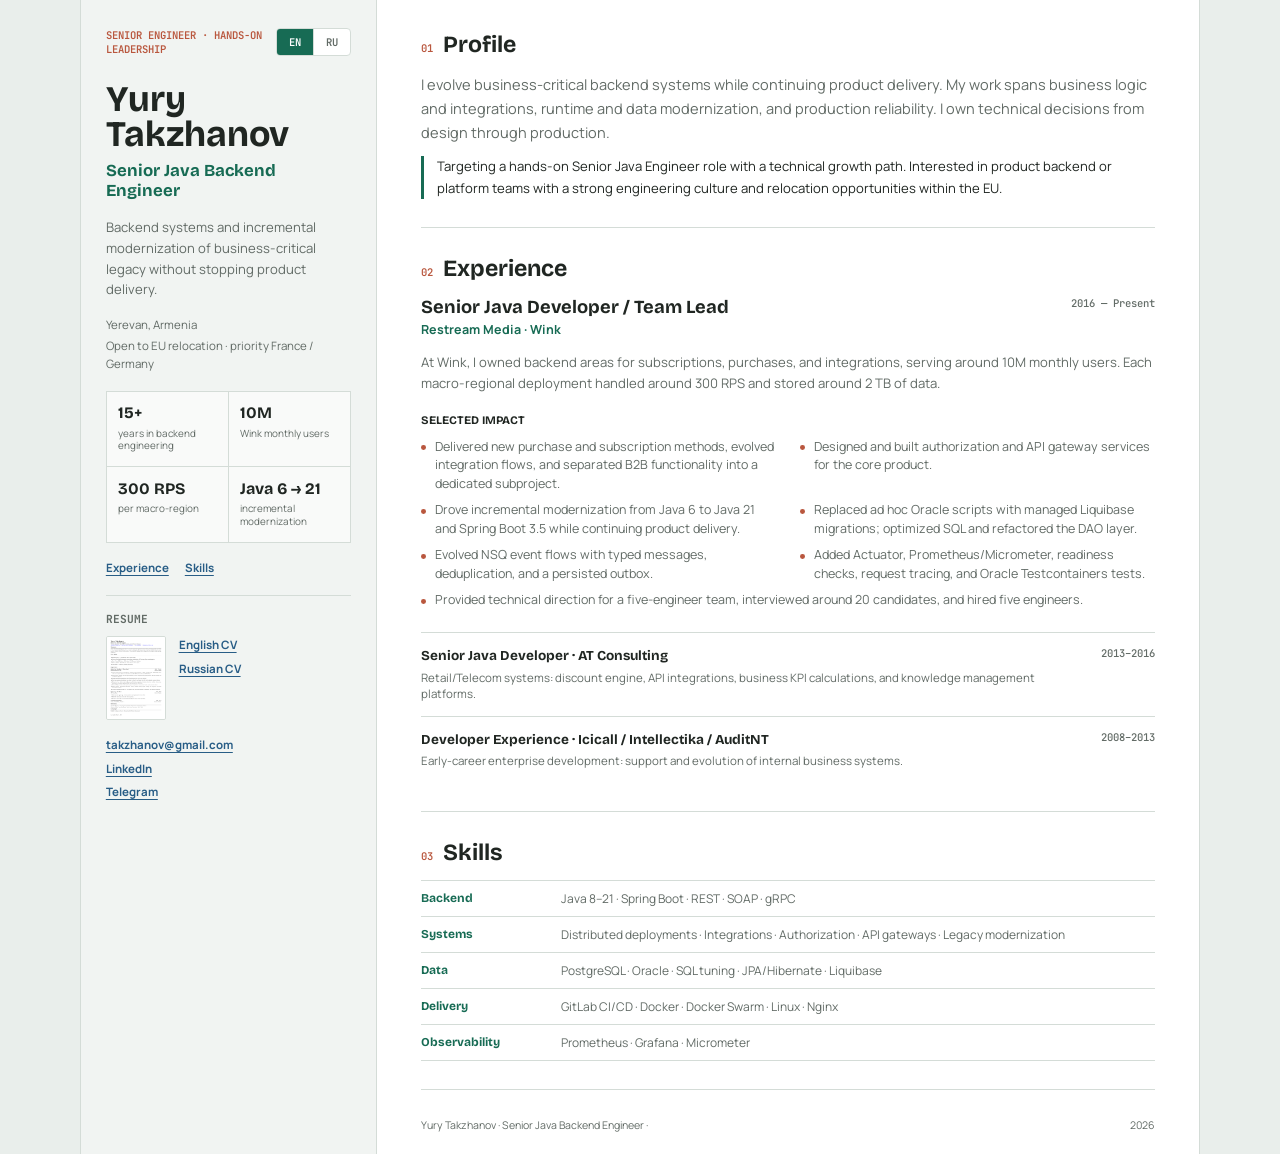
==== commit 5077ccee: "Rename published CV PDFs" ====
--- a/me/index.html
+++ b/me/index.html
@@ -52,12 +52,12 @@
           <section id="resume" class="rail-resume">
             <h2 data-i18n="resume.title">Resume</h2>
             <div class="resume-compact">
-              <a class="cv-preview" href="./cv/cv-en.pdf" target="_blank" rel="noopener">
+              <a class="cv-preview" href="./cv/takzhanov-cv-en.pdf" target="_blank" rel="noopener">
                 <img src="./assets/img/cv-en-preview.png" alt="English CV first page preview" />
               </a>
               <div class="cv-links">
-                <a href="./cv/cv-en.pdf" target="_blank" rel="noopener" data-i18n="resume.en">English CV</a>
-                <a href="./cv/cv-ru.pdf" target="_blank" rel="noopener" data-i18n="resume.ru">Russian CV</a>
+                <a href="./cv/takzhanov-cv-en.pdf" target="_blank" rel="noopener" data-i18n="resume.en">English CV</a>
+                <a href="./cv/takzhanov-cv-ru.pdf" target="_blank" rel="noopener" data-i18n="resume.ru">Russian CV</a>
               </div>
             </div>
           </section>
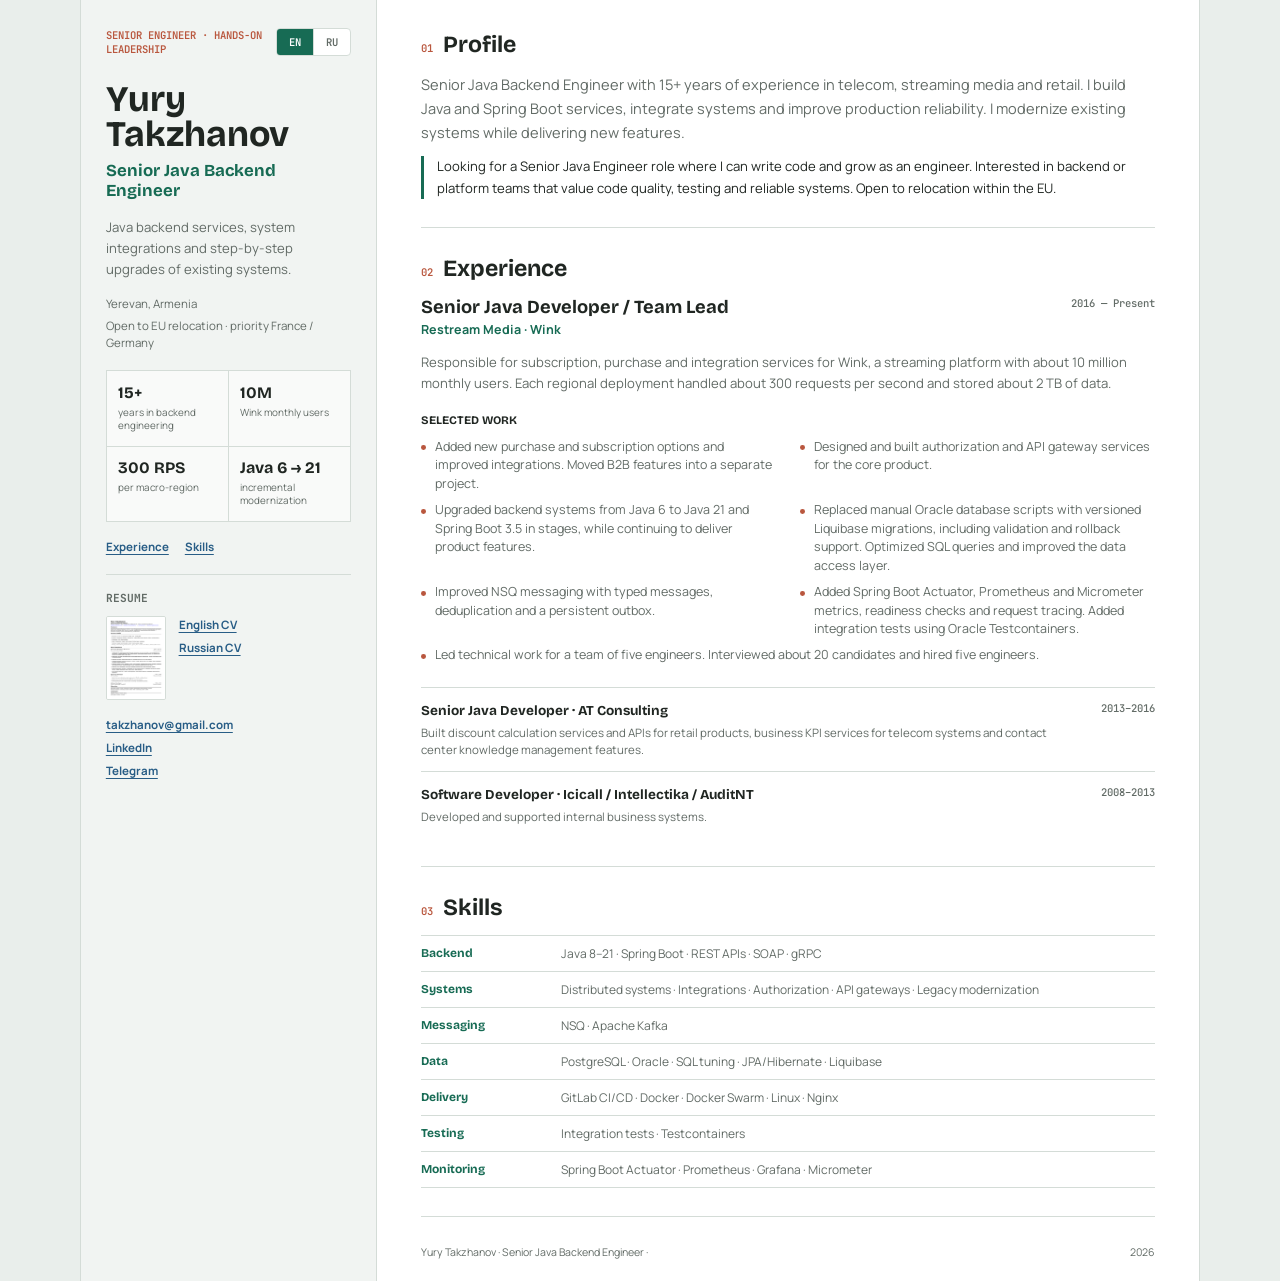
==== commit 991ee458: "Simplify English CV and align profile content" ====
--- a/me/index.html
+++ b/me/index.html
@@ -30,7 +30,7 @@
 
           <h1 data-i18n="hero.name">Yury Takzhanov</h1>
           <p class="hero-role" data-i18n="hero.role">Senior Java Backend Engineer</p>
-          <p class="rail-summary" data-i18n="hero.lead">Backend systems and incremental modernization of business-critical legacy without stopping product delivery.</p>
+          <p class="rail-summary" data-i18n="hero.lead">Java backend services, system integrations and step-by-step upgrades of existing systems.</p>
 
           <div class="rail-meta">
             <span data-i18n="hero.location">Yerevan, Armenia</span>
@@ -73,8 +73,8 @@
       <main class="main-content">
         <section id="about" class="dense-section profile-section">
           <div class="section-title"><span>01</span><h2 data-i18n="profile.title">Profile</h2></div>
-          <p data-i18n="profile.body">I evolve business-critical backend systems while continuing product delivery. My work spans business logic and integrations, runtime and data modernization, and production reliability. I own technical decisions from design through production.</p>
-          <p class="profile-target" data-i18n="profile.target">Targeting a hands-on Senior Java Engineer role with a technical growth path. Interested in product backend or platform teams with a strong engineering culture and relocation opportunities within the EU.</p>
+          <p data-i18n="profile.body">Senior Java Backend Engineer with 15+ years of experience in telecom, streaming media and retail. I build Java and Spring Boot services, integrate systems and improve production reliability. I modernize existing systems while delivering new features.</p>
+          <p class="profile-target" data-i18n="profile.target">Looking for a Senior Java Engineer role where I can write code and grow as an engineer. Interested in backend or platform teams that value code quality, testing and reliable systems. Open to relocation within the EU.</p>
         </section>
 
         <section id="experience" class="dense-section">
@@ -87,26 +87,26 @@
               </div>
               <p class="role-date" data-i18n="experience.e1date">2016 — Present</p>
             </header>
-            <p class="role-context" data-i18n="experience.e1b">At Wink, I owned backend areas for subscriptions, purchases, and integrations, serving around 10M monthly users. Each macro-regional deployment handled around 300 RPS and stored around 2 TB of data.</p>
-            <h4 data-i18n="impact.title">Selected impact</h4>
+            <p class="role-context" data-i18n="experience.e1b">Responsible for subscription, purchase and integration services for Wink, a streaming platform with about 10 million monthly users. Each regional deployment handled about 300 requests per second and stored about 2 TB of data.</p>
+            <h4 data-i18n="impact.title">Selected work</h4>
             <ul class="impact-list">
-              <li data-i18n="impact.i1">Delivered new purchase and subscription methods, evolved integration flows, and separated B2B functionality into a dedicated subproject.</li>
+              <li data-i18n="impact.i1">Added new purchase and subscription options and improved integrations. Moved B2B features into a separate project.</li>
               <li data-i18n="impact.i2">Designed and built authorization and API gateway services for the core product.</li>
-              <li data-i18n="impact.i3">Drove incremental modernization from Java 6 to Java 21 and Spring Boot 3.5 while continuing product delivery.</li>
-              <li data-i18n="impact.i4">Replaced ad hoc Oracle scripts with managed Liquibase migrations; optimized SQL and refactored the DAO layer.</li>
-              <li data-i18n="impact.i5">Evolved NSQ event flows with typed messages, deduplication, and a persisted outbox.</li>
-              <li data-i18n="impact.i6">Added Actuator, Prometheus/Micrometer, readiness checks, request tracing, and Oracle Testcontainers tests.</li>
-              <li data-i18n="impact.i7">Provided technical direction for a five-engineer team, interviewed around 20 candidates, and hired five engineers.</li>
+              <li data-i18n="impact.i3">Upgraded backend systems from Java 6 to Java 21 and Spring Boot 3.5 in stages, while continuing to deliver product features.</li>
+              <li data-i18n="impact.i4">Replaced manual Oracle database scripts with versioned Liquibase migrations, including validation and rollback support. Optimized SQL queries and improved the data access layer.</li>
+              <li data-i18n="impact.i5">Improved NSQ messaging with typed messages, deduplication and a persistent outbox.</li>
+              <li data-i18n="impact.i6">Added Spring Boot Actuator, Prometheus and Micrometer metrics, readiness checks and request tracing. Added integration tests using Oracle Testcontainers.</li>
+              <li data-i18n="impact.i7">Led technical work for a team of five engineers. Interviewed about 20 candidates and hired five engineers.</li>
             </ul>
           </article>
 
           <div class="earlier-roles">
             <article class="experience-row">
-              <div><h3 data-i18n="experience.e2h">Senior Java Developer · AT Consulting</h3><p data-i18n="experience.e2b">Retail/Telecom systems: discount engine, API integrations, business KPI calculations, and knowledge management platforms.</p></div>
+              <div><h3 data-i18n="experience.e2h">Senior Java Developer · AT Consulting</h3><p data-i18n="experience.e2b">Built discount calculation services and APIs for retail products, business KPI services for telecom systems and contact center knowledge management features.</p></div>
               <p class="role-date">2013–2016</p>
             </article>
             <article class="experience-row">
-              <div><h3 data-i18n="experience.e3h">Developer Experience · Icicall / Intellectika / AuditNT</h3><p data-i18n="experience.e3b">Early-career enterprise development: support and evolution of internal business systems.</p></div>
+              <div><h3 data-i18n="experience.e3h">Software Developer · Icicall / Intellectika / AuditNT</h3><p data-i18n="experience.e3b">Developed and supported internal business systems.</p></div>
               <p class="role-date">2008–2013</p>
             </article>
           </div>
@@ -115,11 +115,13 @@
         <section id="skills" class="dense-section">
           <div class="section-title"><span>03</span><h2 data-i18n="skills.title">Skills</h2></div>
           <div class="skill-list">
-            <div class="skill-row"><h3 data-i18n="skills.backend">Backend</h3><p>Java 8–21 · Spring Boot · REST · SOAP · gRPC</p></div>
-            <div class="skill-row"><h3 data-i18n="skills.systems">Systems</h3><p>Distributed deployments · Integrations · Authorization · API gateways · Legacy modernization</p></div>
+            <div class="skill-row"><h3 data-i18n="skills.backend">Backend</h3><p>Java 8–21 · Spring Boot · REST APIs · SOAP · gRPC</p></div>
+            <div class="skill-row"><h3 data-i18n="skills.systems">Systems</h3><p>Distributed systems · Integrations · Authorization · API gateways · Legacy modernization</p></div>
+            <div class="skill-row"><h3 data-i18n="skills.messaging">Messaging</h3><p data-i18n="skills.messagingBody">NSQ · Apache Kafka</p></div>
             <div class="skill-row"><h3 data-i18n="skills.data">Data</h3><p>PostgreSQL · Oracle · SQL tuning · JPA/Hibernate · Liquibase</p></div>
             <div class="skill-row"><h3 data-i18n="skills.delivery">Delivery</h3><p>GitLab CI/CD · Docker · Docker Swarm · Linux · Nginx</p></div>
-            <div class="skill-row"><h3 data-i18n="skills.observability">Observability</h3><p>Prometheus · Grafana · Micrometer</p></div>
+            <div class="skill-row"><h3 data-i18n="skills.testing">Testing</h3><p>Integration tests · Testcontainers</p></div>
+            <div class="skill-row"><h3 data-i18n="skills.observability">Monitoring</h3><p>Spring Boot Actuator · Prometheus · Grafana · Micrometer</p></div>
           </div>
         </section>
 
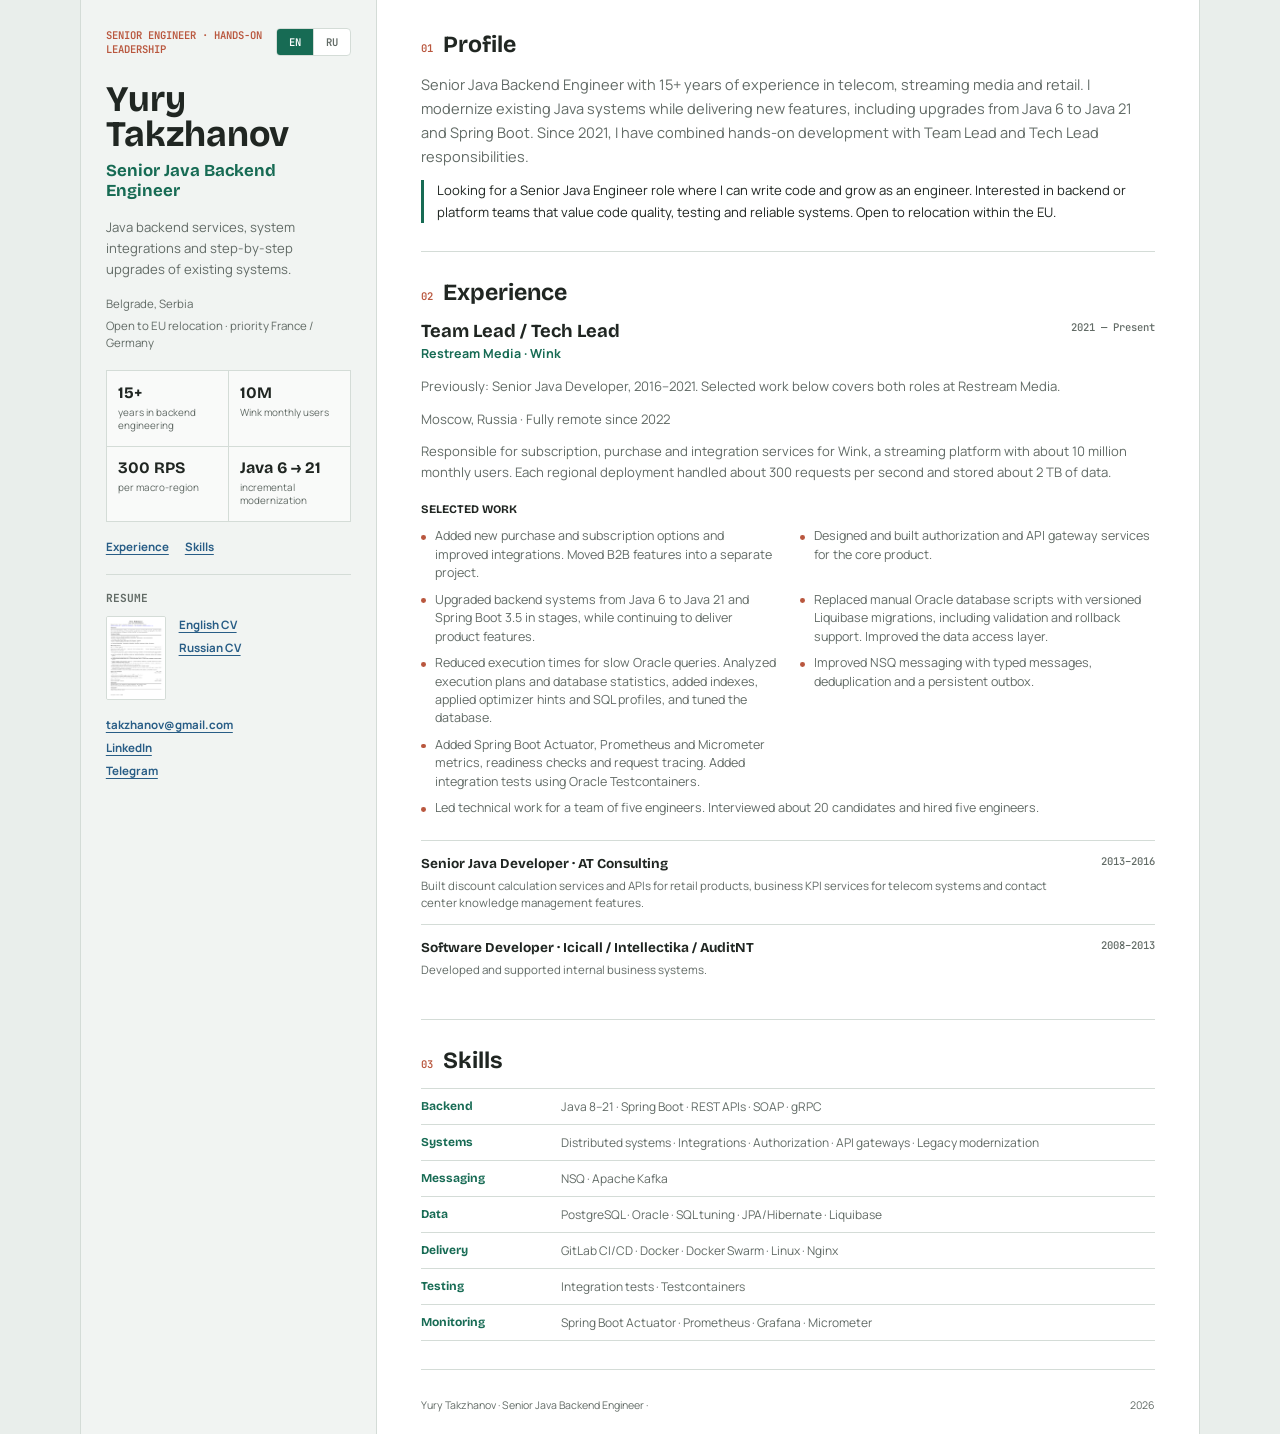
==== commit 1c896578: "Refine CV layout, career progression and remote-work details" ====
--- a/me/index.html
+++ b/me/index.html
@@ -33,7 +33,7 @@
           <p class="rail-summary" data-i18n="hero.lead">Java backend services, system integrations and step-by-step upgrades of existing systems.</p>
 
           <div class="rail-meta">
-            <span data-i18n="hero.location">Yerevan, Armenia</span>
+            <span data-i18n="hero.location">Belgrade, Serbia</span>
             <span data-i18n="hero.availability">Open to EU relocation · priority France / Germany</span>
           </div>
 
@@ -73,7 +73,7 @@
       <main class="main-content">
         <section id="about" class="dense-section profile-section">
           <div class="section-title"><span>01</span><h2 data-i18n="profile.title">Profile</h2></div>
-          <p data-i18n="profile.body">Senior Java Backend Engineer with 15+ years of experience in telecom, streaming media and retail. I build Java and Spring Boot services, integrate systems and improve production reliability. I modernize existing systems while delivering new features.</p>
+          <p data-i18n="profile.body">Senior Java Backend Engineer with 15+ years of experience in telecom, streaming media and retail. I modernize existing Java systems while delivering new features, including upgrades from Java 6 to Java 21 and Spring Boot. Since 2021, I have combined hands-on development with Team Lead and Tech Lead responsibilities.</p>
           <p class="profile-target" data-i18n="profile.target">Looking for a Senior Java Engineer role where I can write code and grow as an engineer. Interested in backend or platform teams that value code quality, testing and reliable systems. Open to relocation within the EU.</p>
         </section>
 
@@ -82,18 +82,21 @@
           <article class="current-role">
             <header class="role-header">
               <div>
-                <h3 data-i18n="experience.e1h">Senior Java Developer / Team Lead</h3>
+                <h3 data-i18n="experience.e1h">Team Lead / Tech Lead</h3>
                 <p class="company" data-i18n="experience.e1company">Restream Media · Wink</p>
               </div>
-              <p class="role-date" data-i18n="experience.e1date">2016 — Present</p>
+              <p class="role-date" data-i18n="experience.e1date">2021 — Present</p>
             </header>
+            <p class="role-context" data-i18n="experience.e1previous">Previously: Senior Java Developer, 2016–2021. Selected work below covers both roles at Restream Media.</p>
+            <p class="role-context" data-i18n="experience.e1location">Moscow, Russia · Fully remote since 2022</p>
             <p class="role-context" data-i18n="experience.e1b">Responsible for subscription, purchase and integration services for Wink, a streaming platform with about 10 million monthly users. Each regional deployment handled about 300 requests per second and stored about 2 TB of data.</p>
             <h4 data-i18n="impact.title">Selected work</h4>
             <ul class="impact-list">
               <li data-i18n="impact.i1">Added new purchase and subscription options and improved integrations. Moved B2B features into a separate project.</li>
               <li data-i18n="impact.i2">Designed and built authorization and API gateway services for the core product.</li>
               <li data-i18n="impact.i3">Upgraded backend systems from Java 6 to Java 21 and Spring Boot 3.5 in stages, while continuing to deliver product features.</li>
-              <li data-i18n="impact.i4">Replaced manual Oracle database scripts with versioned Liquibase migrations, including validation and rollback support. Optimized SQL queries and improved the data access layer.</li>
+              <li data-i18n="impact.i4">Replaced manual Oracle database scripts with versioned Liquibase migrations, including validation and rollback support. Improved the data access layer.</li>
+              <li data-i18n="impact.sql">Reduced execution times for slow Oracle queries. Analyzed execution plans and database statistics, added indexes, applied optimizer hints and SQL profiles, and tuned the database.</li>
               <li data-i18n="impact.i5">Improved NSQ messaging with typed messages, deduplication and a persistent outbox.</li>
               <li data-i18n="impact.i6">Added Spring Boot Actuator, Prometheus and Micrometer metrics, readiness checks and request tracing. Added integration tests using Oracle Testcontainers.</li>
               <li data-i18n="impact.i7">Led technical work for a team of five engineers. Interviewed about 20 candidates and hired five engineers.</li>
